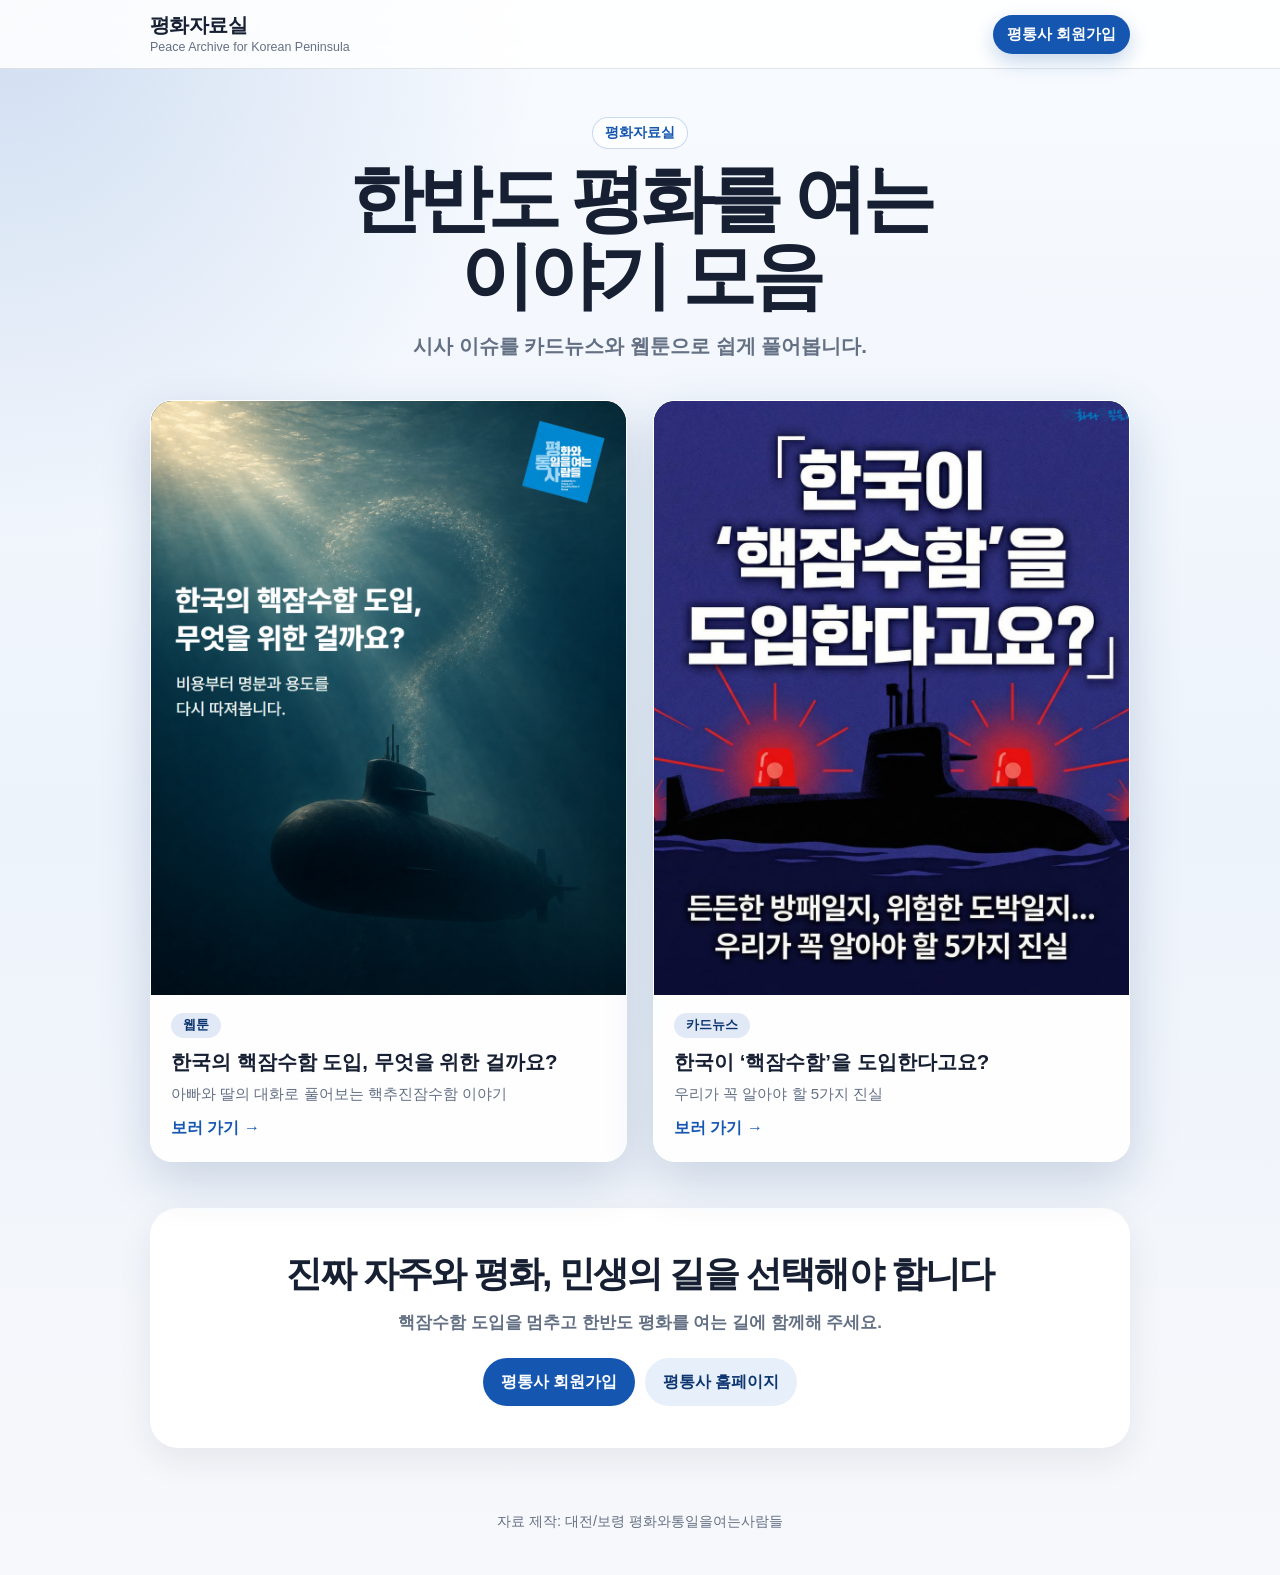
==== index.html @ a6cc709d "init: 평화자료실 (카드뉴스 + 웹툰) - 허브 홈: 카드뉴스·웹툰 목록 카드 그리드 - 카드뉴스: peace-cardnews에서 이전, 슬라이드→세로 스크롤 전환, 카운터 계" ====
<!DOCTYPE html>
<html lang="ko">
<head>
  <meta charset="UTF-8">
  <meta name="viewport" content="width=device-width, initial-scale=1.0">
  <title>평화자료실 | Peace Archive for Korean Peninsula</title>
  <meta name="description" content="한반도 평화를 위한 카드뉴스·웹툰 자료실. 핵잠수함 도입 문제를 쉽게 풀어봅니다.">
  <meta name="keywords" content="평화자료실, 핵잠수함, 한반도평화, 자주국방, 평통사, 평화와통일을여는사람들">
  <meta property="og:title" content="평화자료실 | Peace Archive for Korean Peninsula">
  <meta property="og:description" content="한반도 평화를 위한 카드뉴스·웹툰 자료실">
  <meta property="og:type" content="website">
  <meta property="og:url" content="https://peace-archive.github.io/">
  <meta property="og:image" content="https://peace-archive.github.io/cardnews/images/card01.jpg">
  <meta name="twitter:card" content="summary_large_image">
  <link rel="stylesheet" href="styles.css">
  <!-- Cloudflare Web Analytics -->
  <script defer src="https://static.cloudflareinsights.com/beacon.min.js" data-cf-beacon='{"token":"e505f99d0abe438db73c1a0fc238dc13"}'></script>
  <!-- End Cloudflare Web Analytics -->
</head>
<body>
  <header class="site-header">
    <div class="container header-inner">
      <a class="brand" href="./" aria-label="평화자료실 홈">
        <span class="brand-main">평화자료실</span>
        <span class="brand-sub">Peace Archive for Korean Peninsula</span>
      </a>
      <a class="join-link" href="https://www.spark946.org/about/join" target="_blank" rel="noopener">평통사 회원가입</a>
    </div>
  </header>

  <main>
    <section class="hero container">
      <p class="eyebrow">평화자료실</p>
      <h1>한반도 평화를 여는<br>이야기 모음</h1>
      <p class="lead">시사 이슈를 카드뉴스와 웹툰으로 쉽게 풀어봅니다.</p>
    </section>

    <section class="archive-grid container" aria-label="자료 목록">
      <a class="archive-card" href="webtoon/">
        <div class="archive-thumb">
          <img src="webtoon/images/00.png" alt="웹툰 표지" loading="eager">
        </div>
        <div class="archive-body">
          <span class="archive-tag">웹툰</span>
          <h2>한국의 핵잠수함 도입, 무엇을 위한 걸까요?</h2>
          <p>아빠와 딸의 대화로 풀어보는 핵추진잠수함 이야기</p>
          <span class="archive-go">보러 가기 →</span>
        </div>
      </a>

      <a class="archive-card" href="cardnews/">
        <div class="archive-thumb">
          <img src="cardnews/images/card01.jpg" alt="카드뉴스 표지" loading="lazy">
        </div>
        <div class="archive-body">
          <span class="archive-tag">카드뉴스</span>
          <h2>한국이 ‘핵잠수함’을 도입한다고요?</h2>
          <p>우리가 꼭 알아야 할 5가지 진실</p>
          <span class="archive-go">보러 가기 →</span>
        </div>
      </a>
    </section>

    <section class="cta container">
      <h2>진짜 자주와 평화, 민생의 길을 선택해야 합니다</h2>
      <p>핵잠수함 도입을 멈추고 한반도 평화를 여는 길에 함께해 주세요.</p>
      <div class="cta-buttons primary-actions">
        <a class="button primary" href="https://www.spark946.org/about/join" target="_blank" rel="noopener">평통사 회원가입</a>
        <a class="button secondary" href="https://www.spark946.org" target="_blank" rel="noopener">평통사 홈페이지</a>
      </div>
    </section>
  </main>

  <footer class="site-footer">
    <div class="container">
      <p>자료 제작: 대전/보령 평화와통일을여는사람들</p>
    </div>
  </footer>
</body>
</html>
---- styles.css ----
/* 평화자료실 카드뉴스 이미지 뷰어 */
:root {
  --bg: #edf3fb;
  --ink: #172033;
  --muted: #647084;
  --blue: #1557b0;
  --blue-dark: #0d3671;
  --line: rgba(23, 32, 51, 0.12);
  --card: #ffffff;
  --shadow: 0 18px 50px rgba(13, 54, 113, 0.18);
}

* { box-sizing: border-box; }
html { scroll-behavior: smooth; }
body {
  margin: 0;
  font-family: -apple-system, BlinkMacSystemFont, "Apple SD Gothic Neo", "Noto Sans KR", "Malgun Gothic", sans-serif;
  color: var(--ink);
  background:
    radial-gradient(circle at top left, rgba(21, 87, 176, 0.18), transparent 34rem),
    linear-gradient(180deg, #f8fbff 0%, var(--bg) 52%, #f7f8fb 100%);
  min-height: 100vh;
}

a { color: inherit; }
.container {
  width: min(100% - 32px, 980px);
  margin: 0 auto;
}

.site-header {
  position: sticky;
  top: 0;
  z-index: 20;
  background: rgba(255, 255, 255, 0.86);
  backdrop-filter: blur(14px);
  border-bottom: 1px solid var(--line);
}
.header-inner {
  min-height: 68px;
  display: flex;
  align-items: center;
  justify-content: space-between;
  gap: 18px;
}
.brand {
  display: inline-flex;
  flex-direction: column;
  text-decoration: none;
  line-height: 1.15;
}
.brand-main {
  font-weight: 900;
  font-size: 1.25rem;
  letter-spacing: -0.03em;
}
.brand-sub {
  margin-top: 3px;
  color: var(--muted);
  font-size: 0.78rem;
}
.join-link {
  text-decoration: none;
  background: var(--blue);
  color: #fff;
  padding: 10px 14px;
  border-radius: 999px;
  font-weight: 800;
  font-size: 0.92rem;
  box-shadow: 0 8px 20px rgba(21, 87, 176, 0.24);
}

.hero {
  text-align: center;
  padding: 48px 0 28px;
}
.eyebrow {
  display: inline-block;
  margin: 0 0 12px;
  padding: 6px 12px;
  border: 1px solid rgba(21, 87, 176, 0.22);
  border-radius: 999px;
  color: var(--blue);
  background: rgba(255, 255, 255, 0.72);
  font-weight: 900;
  font-size: 0.85rem;
}
.hero h1 {
  margin: 0;
  font-size: clamp(2rem, 6vw, 4.6rem);
  letter-spacing: -0.07em;
  line-height: 1.04;
}
.lead {
  margin: 18px auto 0;
  max-width: 680px;
  color: var(--muted);
  font-size: clamp(1rem, 2.7vw, 1.28rem);
  font-weight: 650;
  word-break: keep-all;
}

.viewer-section { padding: 12px 0 46px; }
/* 세로 스크롤 카드 뷰어 */
.card-scroll {
  display: flex;
  flex-direction: column;
  gap: clamp(16px, 3vw, 28px);
}
.card-frame {
  margin: 0;
  border-radius: 20px;
  overflow: hidden;
  box-shadow: var(--shadow);
  background: #fff;
}
.card-frame img {
  width: 100%;
  height: auto;
  display: block;
}

.cta,
.share-section,
.detail-link-section {
  margin-bottom: 32px;
  padding: clamp(26px, 5vw, 42px);
  text-align: center;
  background: #fff;
  border-radius: 28px;
  box-shadow: 0 12px 34px rgba(23, 32, 51, 0.08);
}
.cta h2,
.share-section h2 {
  margin: 0;
  font-size: clamp(1.45rem, 4vw, 2.25rem);
  letter-spacing: -0.05em;
  word-break: keep-all;
}
.detail-label {
  margin: 0 0 14px;
  color: var(--ink);
  font-size: clamp(1.15rem, 3vw, 1.45rem);
  font-weight: 900;
  letter-spacing: -0.04em;
  word-break: keep-all;
}
.detail-link {
  display: inline-flex;
  align-items: center;
  justify-content: center;
  min-height: 48px;
  padding: 13px 18px;
  border-radius: 999px;
  background: #e7effa;
  color: var(--blue-dark);
  text-decoration: none;
  font-weight: 900;
}
.cta p,
.share-section p {
  margin: 12px auto 24px;
  max-width: 660px;
  color: var(--muted);
  font-size: 1.05rem;
  font-weight: 650;
  word-break: keep-all;
}
.cta-buttons,
.share-grid {
  display: flex;
  justify-content: center;
  flex-wrap: wrap;
  gap: 10px;
}
.share-grid {
  display: grid;
  grid-template-columns: repeat(auto-fit, minmax(132px, 1fr));
}
.button,
.share-button {
  appearance: none;
  border: 0;
  border-radius: 999px;
  padding: 13px 18px;
  font: inherit;
  font-weight: 900;
  text-decoration: none;
  cursor: pointer;
  display: inline-flex;
  align-items: center;
  justify-content: center;
  min-height: 48px;
}
.button.primary {
  color: #fff;
  background: var(--blue);
}
.button.secondary {
  color: var(--blue-dark);
  background: #e7effa;
}
.share-button { color: #fff; }
.share-button.telegram { background: #229ed9; }
.share-button.native { background: #556b8e; }
.share-button.copy { background: #0d3671; }
.share-button.download-all { background: #7a3db8; }
.site-footer {
  padding: 28px 0 40px;
  color: var(--muted);
  text-align: center;
  font-size: 0.9rem;
}
.site-footer p { margin: 4px 0; }
.view-counter {
  margin-top: 12px;
  display: inline-flex;
  align-items: center;
  justify-content: center;
  gap: 8px;
  flex-wrap: wrap;
}
.view-counter-label {
  color: var(--muted);
  font-size: 0.82rem;
  font-weight: 800;
}
.view-counter img {
  display: inline-block;
  height: 20px;
  vertical-align: middle;
}

.toast {
  position: fixed;
  left: 50%;
  bottom: 22px;
  z-index: 100;
  transform: translateX(-50%);
  background: #111827;
  color: #fff;
  padding: 12px 18px;
  border-radius: 999px;
  box-shadow: 0 10px 28px rgba(0, 0, 0, 0.25);
  font-weight: 800;
  white-space: nowrap;
}

/* ── 자료실 허브 그리드 ─────────────────── */
.archive-grid {
  display: grid;
  grid-template-columns: repeat(2, minmax(0, 1fr));
  gap: clamp(16px, 3vw, 26px);
  padding: 12px 0 46px;
}
.archive-card {
  display: flex;
  flex-direction: column;
  background: rgba(255, 255, 255, 0.9);
  border: 1px solid rgba(255, 255, 255, 0.9);
  border-radius: 22px;
  overflow: hidden;
  box-shadow: var(--shadow);
  text-decoration: none;
  color: inherit;
  transition: transform 180ms ease, box-shadow 180ms ease;
}
.archive-card:hover,
.archive-card:focus-visible {
  transform: translateY(-4px);
  box-shadow: 0 24px 60px rgba(13, 54, 113, 0.24);
  outline: none;
}
.archive-thumb {
  aspect-ratio: 4 / 5;
  overflow: hidden;
  background: #0b1b31;
}
.archive-thumb img {
  width: 100%;
  height: 100%;
  display: block;
  object-fit: cover;
  object-position: top center;
}
.archive-body {
  padding: 18px 20px 22px;
  display: flex;
  flex-direction: column;
  gap: 8px;
}
.archive-tag {
  align-self: flex-start;
  font-size: 0.8rem;
  font-weight: 800;
  color: var(--blue-dark);
  background: rgba(21, 87, 176, 0.12);
  border-radius: 999px;
  padding: 4px 12px;
}
.archive-body h2 {
  margin: 2px 0 0;
  font-size: clamp(1.05rem, 2.4vw, 1.28rem);
  line-height: 1.35;
}
.archive-body p {
  margin: 0;
  color: var(--muted);
  font-size: 0.94rem;
  line-height: 1.5;
}
.archive-go {
  margin-top: 4px;
  font-weight: 800;
  color: var(--blue);
}

@media (max-width: 640px) {
  .archive-grid { grid-template-columns: 1fr; }
  .container { width: min(100% - 20px, 980px); }
  .header-inner { min-height: 62px; }
  .brand-sub { display: none; }
  .join-link { padding: 9px 11px; font-size: 0.84rem; }
  .hero { padding-top: 34px; }
  .card-frame { border-radius: 14px; }
  .share-grid { grid-template-columns: repeat(2, minmax(0, 1fr)); }
}
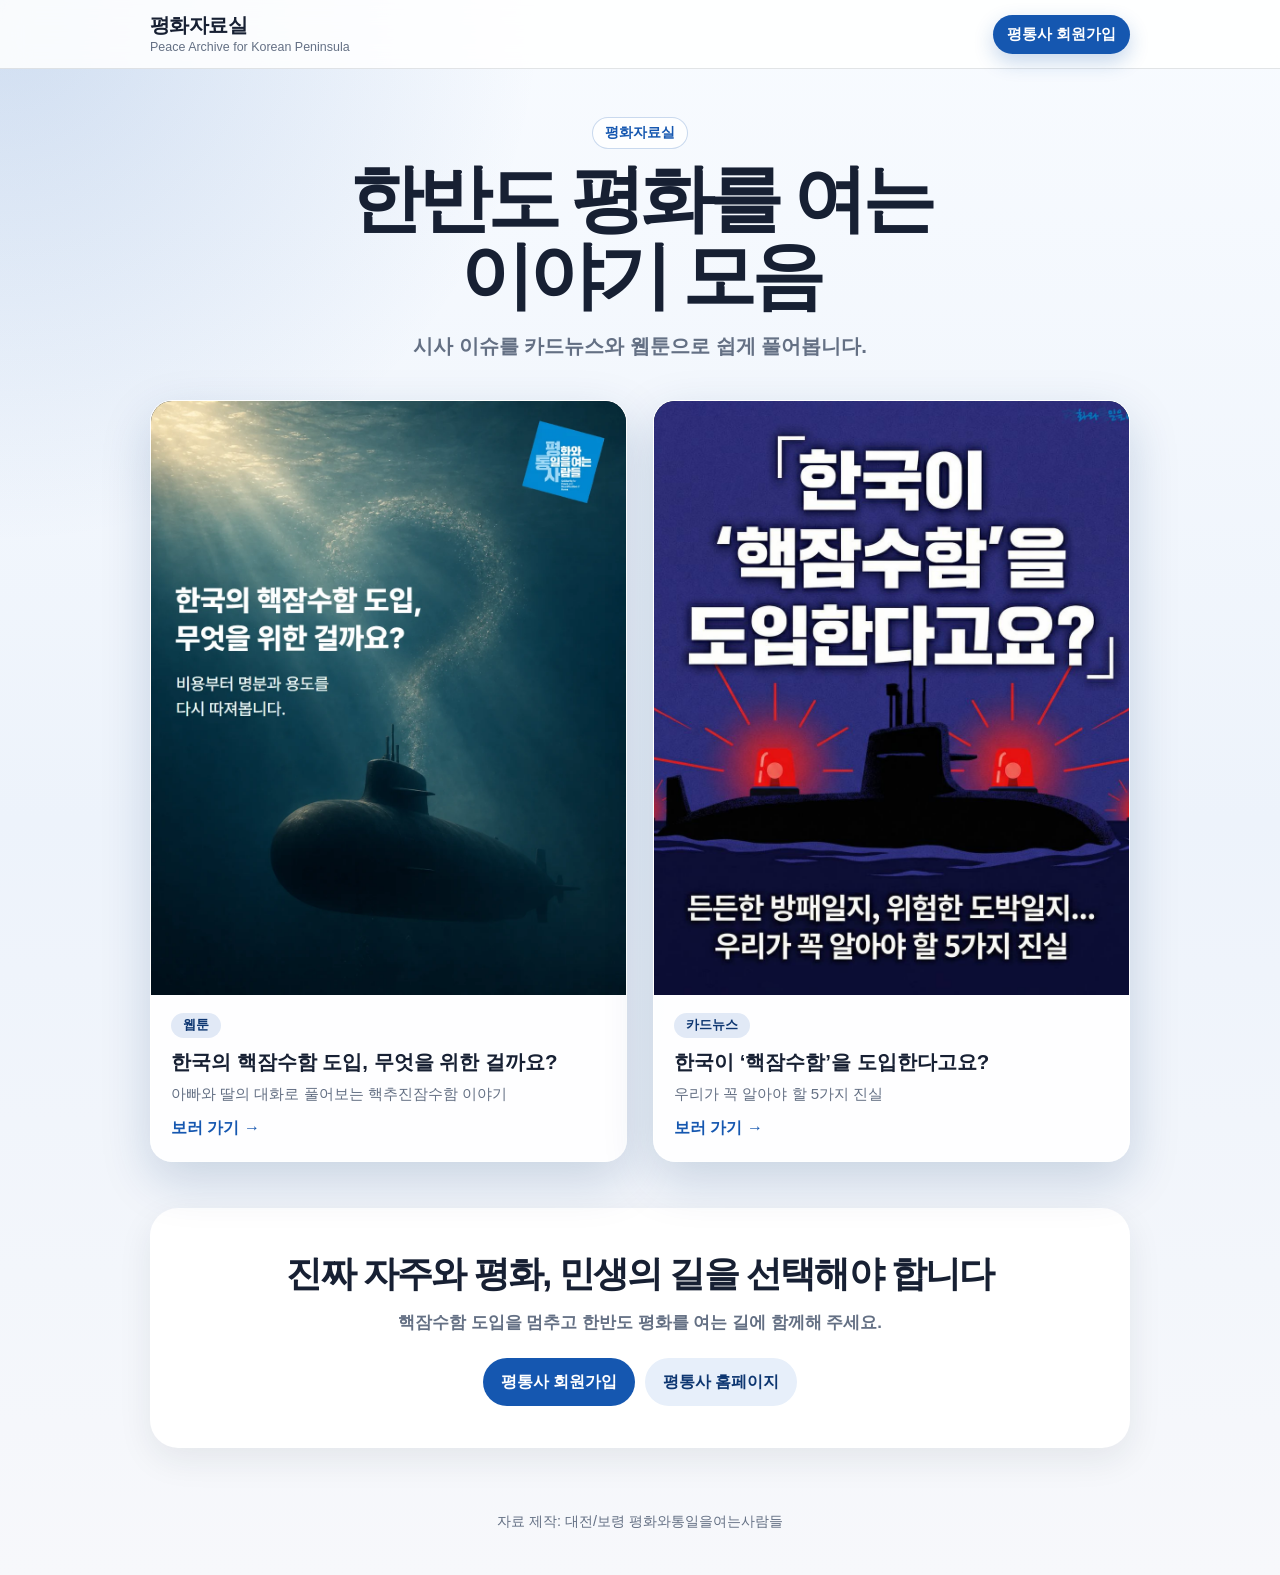
==== commit 69577790: "perf: 웹툰 이미지 WebP 변환(24MB→2MB) + 모바일 가로 꽉 채움 - 웹툰 개별 컷 17장 PNG→WebP (quality 88, 90% 용량 감소) - 웹툰 컷 모" ====
--- a/index.html
+++ b/index.html
@@ -38,7 +38,7 @@
     <section class="archive-grid container" aria-label="자료 목록">
       <a class="archive-card" href="webtoon/">
         <div class="archive-thumb">
-          <img src="webtoon/images/00.png" alt="웹툰 표지" loading="eager">
+          <img src="webtoon/images/00.webp" alt="웹툰 표지" loading="eager">
         </div>
         <div class="archive-body">
           <span class="archive-tag">웹툰</span>
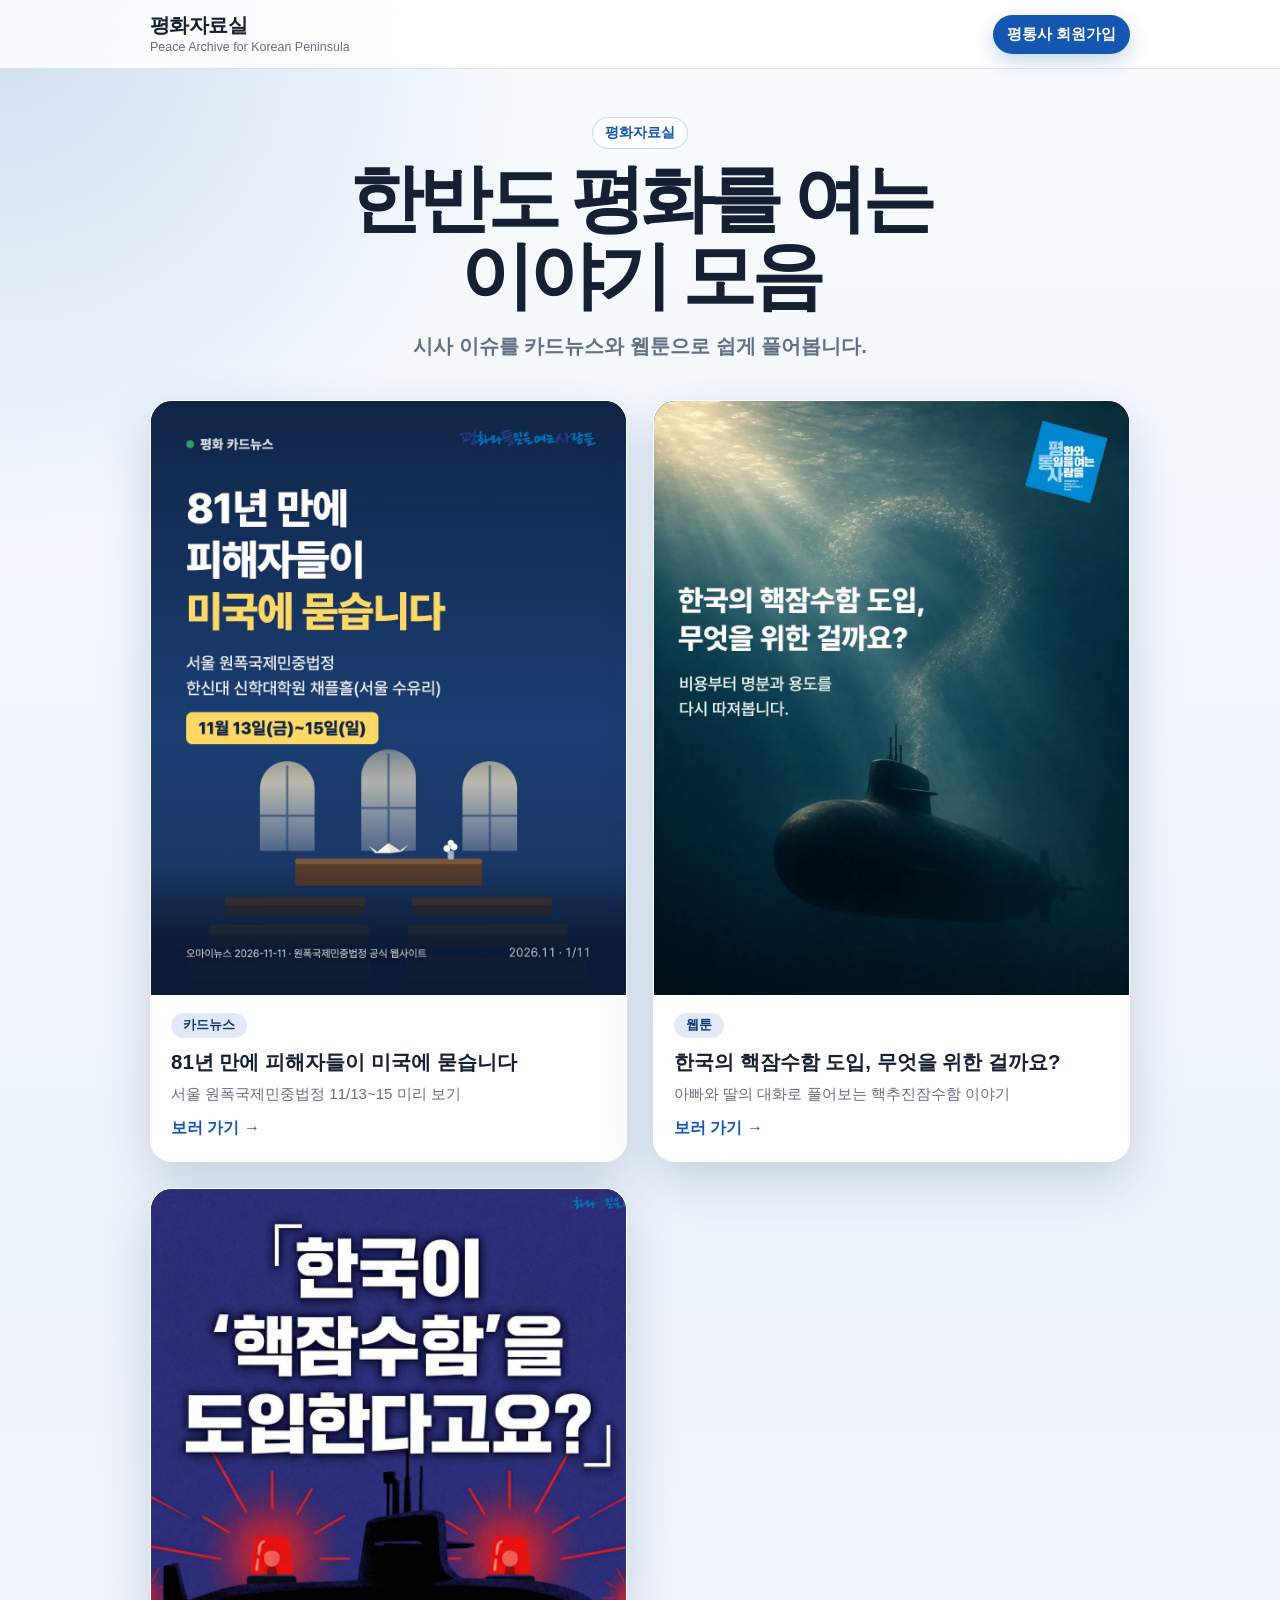
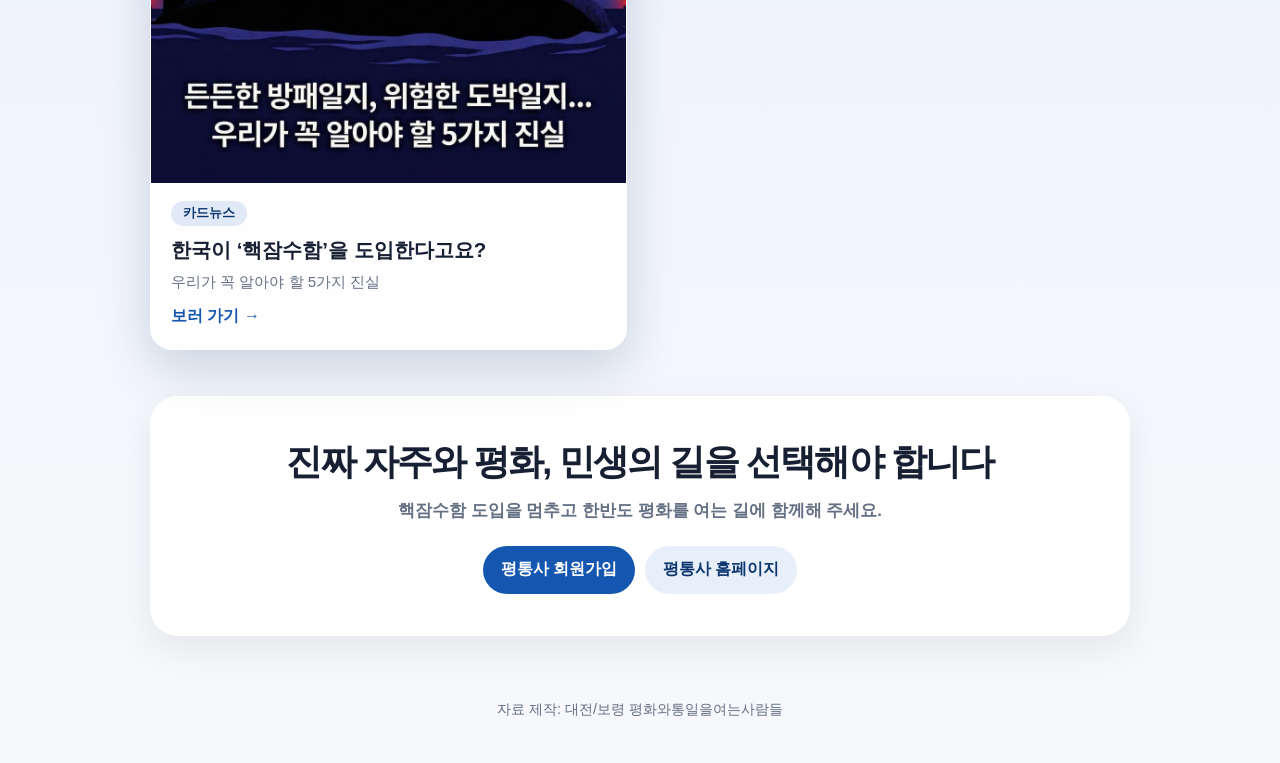
==== commit 908dca16: "feat: 원폭국제민중법정 카드뉴스 11장(abomb-court) 추가, 자료실 홈 맨 앞에 등록" ====
--- a/index.html
+++ b/index.html
@@ -12,6 +12,10 @@
   <meta property="og:url" content="https://peace-archive.github.io/">
   <meta property="og:image" content="https://peace-archive.github.io/cardnews/images/card01.jpg">
   <meta name="twitter:card" content="summary_large_image">
+  <link rel="icon" href="/favicon.ico" sizes="any">
+  <link rel="icon" type="image/png" sizes="32x32" href="/favicon-32.png">
+  <link rel="icon" type="image/png" sizes="16x16" href="/favicon-16.png">
+  <link rel="apple-touch-icon" href="/apple-touch-icon.png">
   <link rel="stylesheet" href="styles.css">
   <!-- Cloudflare Web Analytics -->
   <script defer src="https://static.cloudflareinsights.com/beacon.min.js" data-cf-beacon='{"token":"e505f99d0abe438db73c1a0fc238dc13"}'></script>
@@ -36,6 +40,18 @@
     </section>
 
     <section class="archive-grid container" aria-label="자료 목록">
+      <a class="archive-card" href="abomb-court/">
+        <div class="archive-thumb">
+          <img src="abomb-court/images/card01.jpg" alt="원폭국제민중법정 카드뉴스 표지" loading="eager">
+        </div>
+        <div class="archive-body">
+          <span class="archive-tag">카드뉴스</span>
+          <h2>81년 만에 피해자들이 미국에 묻습니다</h2>
+          <p>서울 원폭국제민중법정 11/13~15 미리 보기</p>
+          <span class="archive-go">보러 가기 →</span>
+        </div>
+      </a>
+
       <a class="archive-card" href="webtoon/">
         <div class="archive-thumb">
           <img src="webtoon/images/00.webp" alt="웹툰 표지" loading="eager">
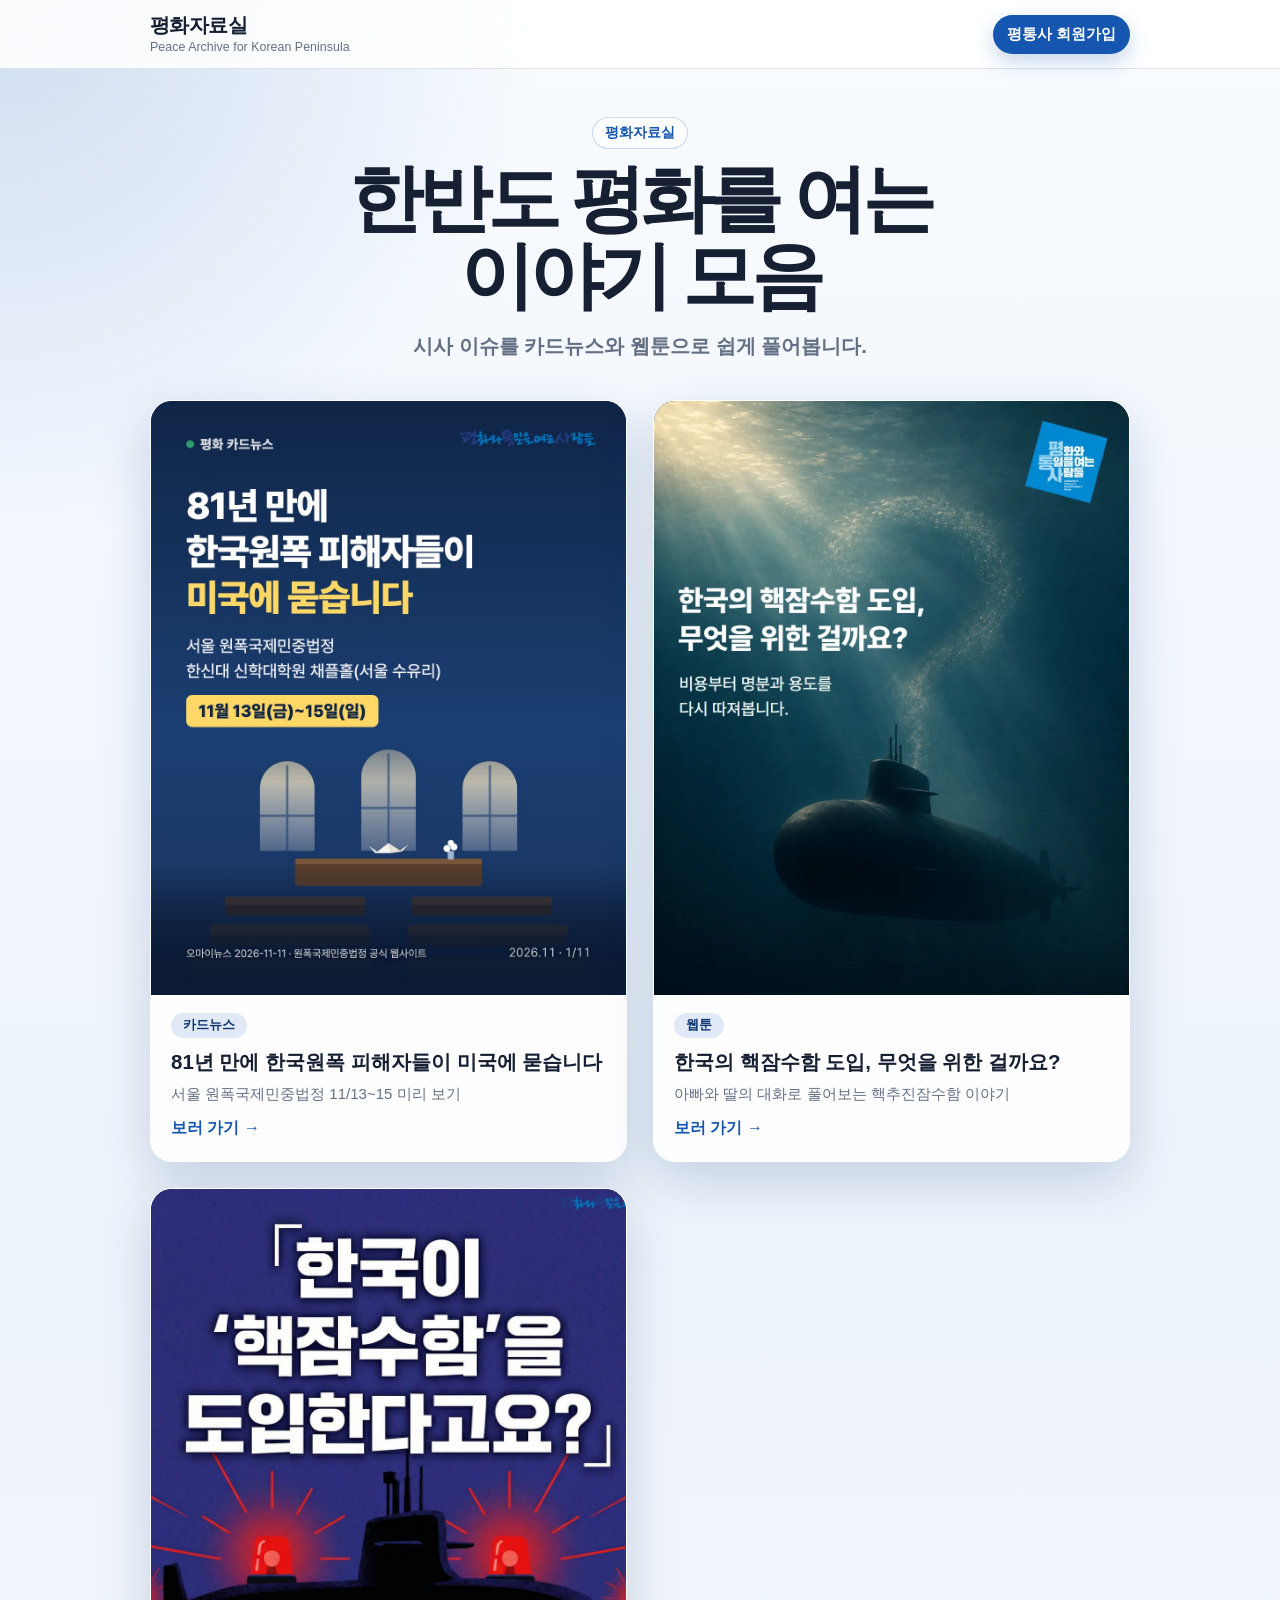
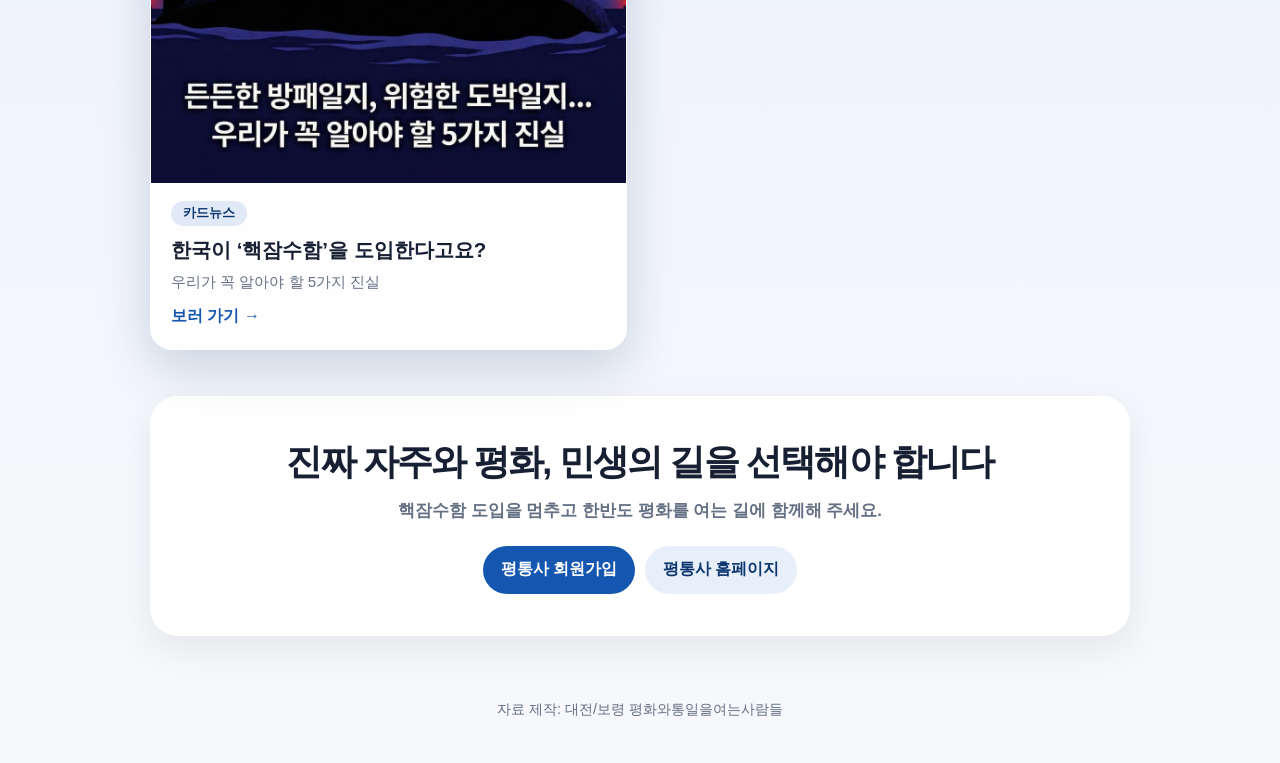
==== commit 8ba6fb3c: "fix: 원폭민중법정 카드뉴스 2차 수정 반영(표지·판사단·확장억제 순서·인식적 과제)" ====
--- a/index.html
+++ b/index.html
@@ -46,7 +46,7 @@
         </div>
         <div class="archive-body">
           <span class="archive-tag">카드뉴스</span>
-          <h2>81년 만에 피해자들이 미국에 묻습니다</h2>
+          <h2>81년 만에 한국원폭 피해자들이 미국에 묻습니다</h2>
           <p>서울 원폭국제민중법정 11/13~15 미리 보기</p>
           <span class="archive-go">보러 가기 →</span>
         </div>
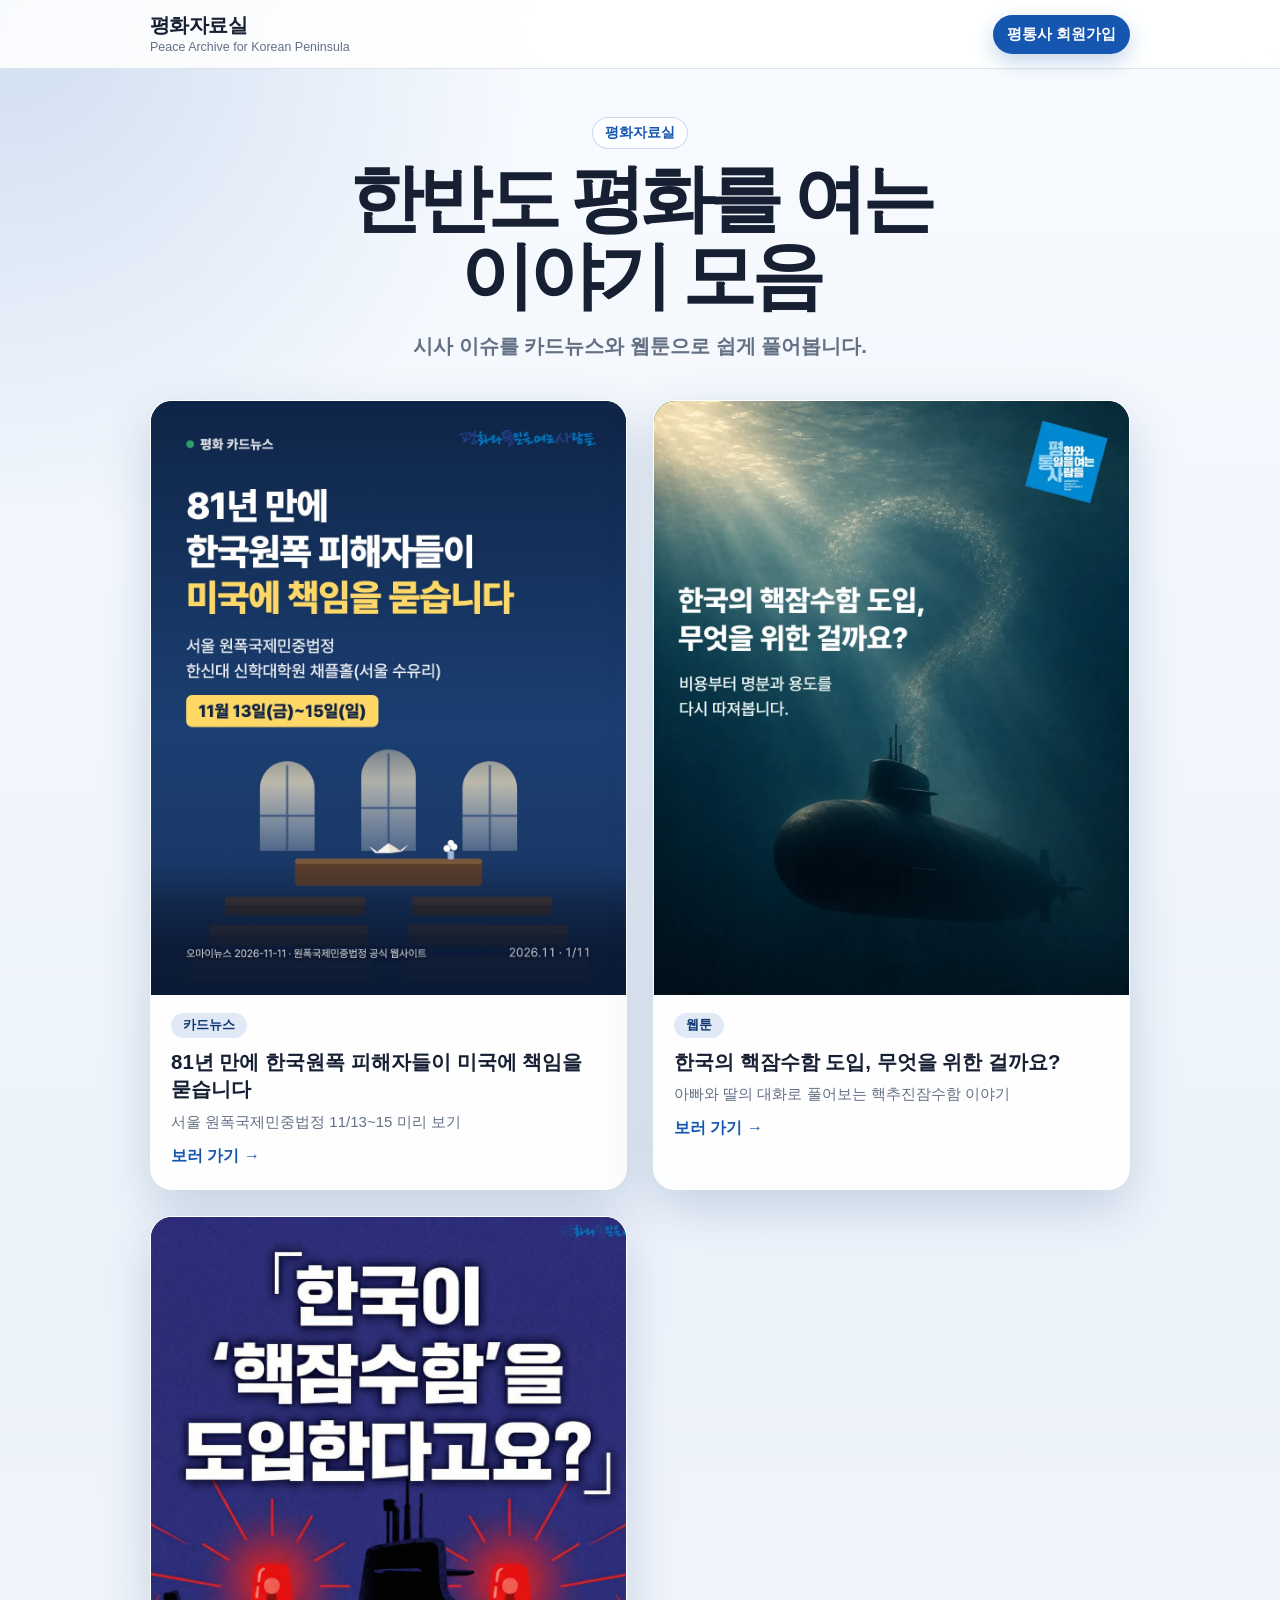
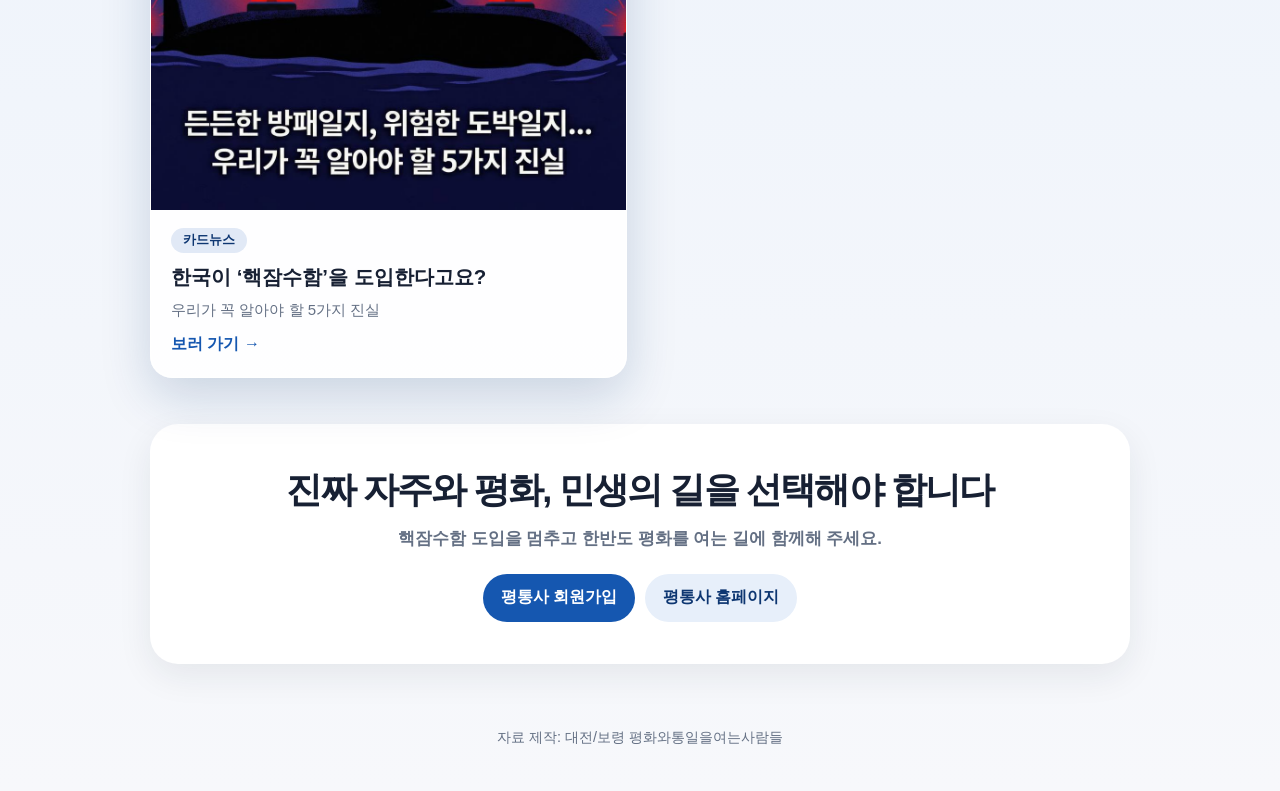
==== commit 3658e829: "fix: 원폭민중법정 카드뉴스 마지막 수정 — 제목 '미국에 책임을 묻습니다', 3·7·10쪽 문구 Co-Authored-By: Claude Opus 5.5 <noreply@ant" ====
--- a/index.html
+++ b/index.html
@@ -46,7 +46,7 @@
         </div>
         <div class="archive-body">
           <span class="archive-tag">카드뉴스</span>
-          <h2>81년 만에 한국원폭 피해자들이 미국에 묻습니다</h2>
+          <h2>81년 만에 한국원폭 피해자들이 미국에 책임을 묻습니다</h2>
           <p>서울 원폭국제민중법정 11/13~15 미리 보기</p>
           <span class="archive-go">보러 가기 →</span>
         </div>
